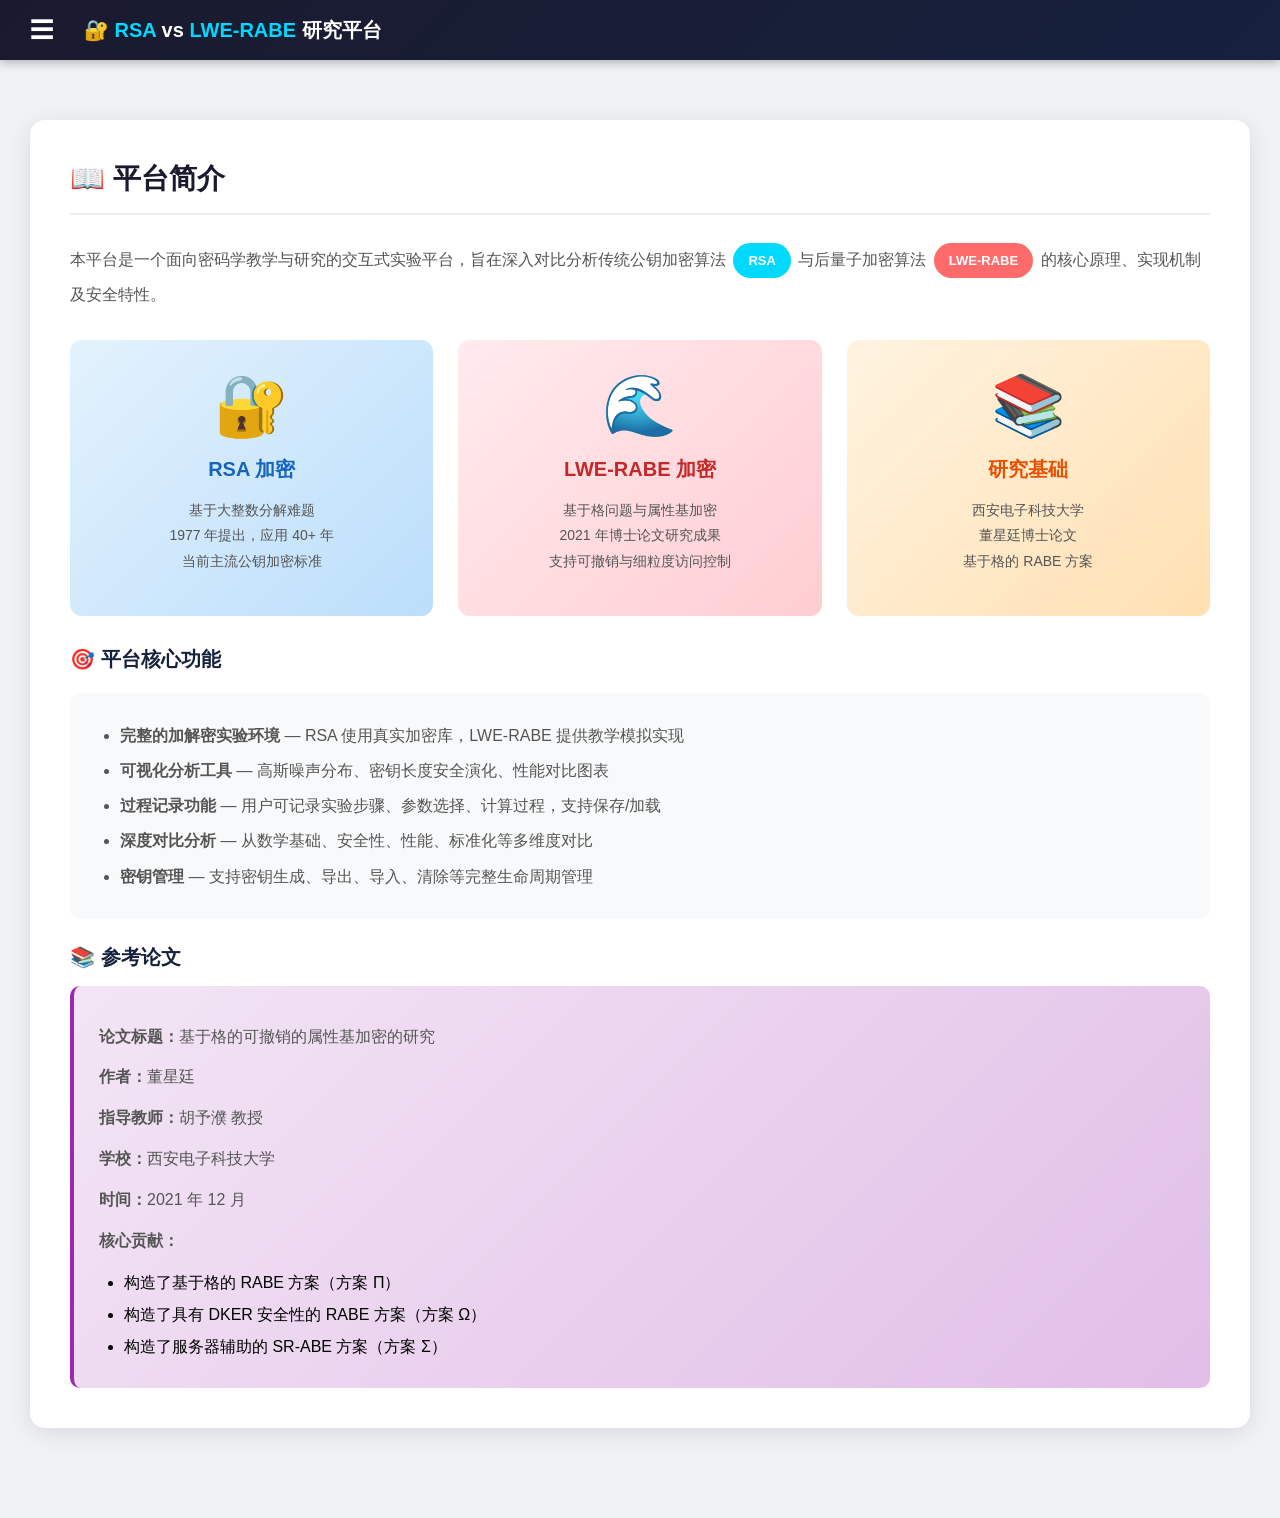
==== module1_intro.html @ 2e96c3b2 "Create module1_intro.html" ====
<!DOCTYPE html>
<html lang="zh-CN">
<head>
    <meta charset="UTF-8">
    <meta name="viewport" content="width=device-width, initial-scale=1.0">
    <title>平台简介 - RSA vs LWE 研究平台</title>
    <link rel="stylesheet" href="style.css">
</head>
<body>
    <nav class="navbar">
        <button class="menu-btn" onclick="toggleSidebar()">☰</button>
        <span class="logo">🔐 <span>RSA</span> vs <span>LWE-RABE</span> 研究平台</span>
    </nav>
    
    <div class="overlay" id="overlay" onclick="toggleSidebar()"></div>
    
    <div class="sidebar" id="sidebar">
        <a href="index.html">🏠 返回首页</a>
        <a href="module1_intro.html">📖 平台简介</a>
        <a href="module2_rsa.html">🔑 RSA 算法研究与实验</a>
        <a href="module3_lwe.html">🌊 LWE-RABE 算法研究</a>
        <a href="module4_comparison.html">⚖️ 对比分析与结论</a>
    </div>
    
    <div class="main-content">
        <div class="module">
            <h1>📖 平台简介</h1>
            <p>本平台是一个面向密码学教学与研究的交互式实验平台，旨在深入对比分析传统公钥加密算法 <span class="badge badge-rsa">RSA</span> 与后量子加密算法 <span class="badge badge-lwe">LWE-RABE</span> 的核心原理、实现机制及安全特性。</p>
            
            <div class="grid-3" style="margin: 30px 0;">
                <div style="text-align: center; padding: 30px; background: linear-gradient(135deg, #e3f2fd, #bbdefb); border-radius: 12px;">
                    <div style="font-size: 60px;">🔐</div>
                    <h2 style="margin-top: 15px; color: #1565c0;">RSA 加密</h2>
                    <p style="font-size: 14px; margin-top: 10px;">基于大整数分解难题<br>1977 年提出，应用 40+ 年<br>当前主流公钥加密标准</p>
                </div>
                <div style="text-align: center; padding: 30px; background: linear-gradient(135deg, #ffebee, #ffcdd2); border-radius: 12px;">
                    <div style="font-size: 60px;">🌊</div>
                    <h2 style="margin-top: 15px; color: #c62828;">LWE-RABE 加密</h2>
                    <p style="font-size: 14px; margin-top: 10px;">基于格问题与属性基加密<br>2021 年博士论文研究成果<br>支持可撤销与细粒度访问控制</p>
                </div>
                <div style="text-align: center; padding: 30px; background: linear-gradient(135deg, #fff3e0, #ffe0b2); border-radius: 12px;">
                    <div style="font-size: 60px;">📚</div>
                    <h2 style="margin-top: 15px; color: #e65100;">研究基础</h2>
                    <p style="font-size: 14px; margin-top: 10px;">西安电子科技大学<br>董星廷博士论文<br>基于格的 RABE 方案</p>
                </div>
            </div>
            
            <h2>🎯 平台核心功能</h2>
            <div style="background: #f8f9fa; padding: 25px; border-radius: 10px; margin: 20px 0;">
                <ul style="margin-left: 25px; line-height: 2.2; color: #555;">
                    <li><strong>完整的加解密实验环境</strong> — RSA 使用真实加密库，LWE-RABE 提供教学模拟实现</li>
                    <li><strong>可视化分析工具</strong> — 高斯噪声分布、密钥长度安全演化、性能对比图表</li>
                    <li><strong>过程记录功能</strong> — 用户可记录实验步骤、参数选择、计算过程，支持保存/加载</li>
                    <li><strong>深度对比分析</strong> — 从数学基础、安全性、性能、标准化等多维度对比</li>
                    <li><strong>密钥管理</strong> — 支持密钥生成、导出、导入、清除等完整生命周期管理</li>
                </ul>
            </div>
            
            <h2>📚 参考论文</h2>
            <div style="background: linear-gradient(135deg, #f3e5f5, #e1bee7); padding: 25px; border-radius: 10px; border-left: 4px solid #9c27b0;">
                <p><strong>论文标题：</strong>基于格的可撤销的属性基加密的研究</p>
                <p><strong>作者：</strong>董星廷</p>
                <p><strong>指导教师：</strong>胡予濮 教授</p>
                <p><strong>学校：</strong>西安电子科技大学</p>
                <p><strong>时间：</strong>2021 年 12 月</p>
                <p><strong>核心贡献：</strong></p>
                <ul style="margin-left: 25px; margin-top: 10px; line-height: 2;">
                    <li>构造了基于格的 RABE 方案（方案 Π）</li>
                    <li>构造了具有 DKER 安全性的 RABE 方案（方案 Ω）</li>
                    <li>构造了服务器辅助的 SR-ABE 方案（方案 Σ）</li>
                </ul>
            </div>
        </div>
    </div>
    
    <script src="app.js"></script>
</body>
</html>
---- style.css ----
/* ===== 全局样式 ===== */
* { margin: 0; padding: 0; box-sizing: border-box; }
body { font-family: 'Segoe UI', Arial, sans-serif; background: #f0f2f5; min-height: 100vh; }

/* ===== 导航栏 ===== */
.navbar { 
    position: fixed; top: 0; left: 0; width: 100%; height: 60px; 
    background: linear-gradient(135deg, #1a1a2e 0%, #16213e 100%); 
    display: flex; align-items: center; padding: 0 20px; z-index: 1000;
    box-shadow: 0 2px 10px rgba(0,0,0,0.3);
}
.menu-btn { font-size: 24px; color: white; cursor: pointer; padding: 10px; background: none; border: none; }
.logo { color: white; font-size: 20px; font-weight: bold; margin-left: 20px; }
.logo span { color: #00d9ff; }

/* ===== 侧边导航 ===== */
.sidebar { 
    position: fixed; top: 60px; left: -280px; width: 280px; height: calc(100vh - 60px); 
    background: linear-gradient(180deg, #1a1a2e 0%, #16213e 100%); 
    transition: left 0.3s ease; z-index: 999; overflow-y: auto; padding: 10px 0;
}
.sidebar.active { left: 0; }
.sidebar a { 
    display: block; color: #ccc; padding: 15px 25px; text-decoration: none; 
    border-bottom: 1px solid rgba(255,255,255,0.1); transition: all 0.3s;
}
.sidebar a:hover { background: rgba(0,217,255,0.2); color: #00d9ff; padding-left: 30px; }

/* ===== 主内容 ===== */
.main-content { margin-top: 60px; padding: 30px; max-width: 1400px; margin: 60px auto 30px; }

/* ===== 欢迎卡片 ===== */
.welcome-card { 
    background: white; border-radius: 15px; padding: 50px; 
    box-shadow: 0 5px 25px rgba(0,0,0,0.1); text-align: center;
}
.welcome-card h1 { font-size: 32px; color: #1a1a2e; margin-bottom: 20px; }
.welcome-card p { font-size: 16px; color: #555; line-height: 1.8; margin: 10px 0; }

/* ===== 模块网格 ===== */
.module-grid { 
    display: grid; grid-template-columns: repeat(auto-fit, minmax(250px, 1fr)); 
    gap: 25px; margin-top: 40px; 
}
.module-card { 
    background: linear-gradient(135deg, #f8f9fa, #e9ecef); 
    padding: 30px; border-radius: 12px; text-decoration: none; 
    color: #333; transition: all 0.3s; border: 2px solid transparent;
}
.module-card:hover { 
    transform: translateY(-5px); box-shadow: 0 10px 30px rgba(0,0,0,0.15); 
    border-color: #00d9ff;
}
.module-card.highlight { 
    background: linear-gradient(135deg, #e3f2fd, #bbdefb); 
    border-left: 4px solid #00d9ff;
}
.module-icon { font-size: 50px; margin-bottom: 15px; }
.module-card h3 { font-size: 18px; margin-bottom: 10px; color: #1a1a2e; }
.module-card p { font-size: 14px; color: #666; }

/* ===== 模块卡片 ===== */
.module { 
    background: white; border-radius: 15px; padding: 40px; margin: 30px 0; 
    box-shadow: 0 5px 25px rgba(0,0,0,0.1);
}
.module-rsa { border-left: 6px solid #00d9ff; }
.module-lwe { border-left: 6px solid #ff6b6b; }
.module h1 { font-size: 28px; margin-bottom: 25px; padding-bottom: 15px; border-bottom: 2px solid #eee; color: #1a1a2e; }
.module h2 { font-size: 20px; margin: 25px 0 15px; color: #16213e; }
.module p { line-height: 1.8; color: #555; margin: 12px 0; }

/* ===== 按钮 ===== */
.btn { padding: 12px 25px; margin: 5px; cursor: pointer; border: none; border-radius: 8px; font-size: 14px; font-weight: 600; transition: all 0.3s; }
.btn-primary { background: linear-gradient(135deg, #00d9ff, #0099cc); color: white; }
.btn-success { background: linear-gradient(135deg, #00c853, #009624); color: white; }
.btn-warning { background: linear-gradient(135deg, #ff9800, #f57c00); color: white; }
.btn-danger { background: linear-gradient(135deg, #f44336, #d32f2f); color: white; }
.btn:hover { transform: translateY(-2px); box-shadow: 0 5px 15px rgba(0,0,0,0.2); }

/* ===== 文本框 ===== */
textarea { width: 100%; height: 100px; margin: 12px 0; padding: 15px; border: 2px solid #e0e0e0; border-radius: 8px; font-family: 'Courier New', monospace; font-size: 13px; resize: vertical; }
textarea:focus { outline: none; border-color: #00d9ff; box-shadow: 0 0 10px rgba(0,217,255,0.2); }
input[type="number"], input[type="text"] { padding: 10px; border: 2px solid #e0e0e0; border-radius: 6px; width: 100px; margin: 5px; }

/* ===== 布局 ===== */
.grid-2 { display: grid; grid-template-columns: 1fr 1fr; gap: 30px; }
.grid-3 { display: grid; grid-template-columns: 1fr 1fr 1fr; gap: 25px; }

/* ===== 表格 ===== */
.comparison-table { width: 100%; border-collapse: collapse; margin: 20px 0; }
.comparison-table th, .comparison-table td { padding: 15px; text-align: left; border-bottom: 1px solid #eee; }
.comparison-table th { background: linear-gradient(135deg, #1a1a2e, #16213e); color: white; }
.comparison-table tr:hover { background: #f8f9fa; }

/* ===== 标签 ===== */
.badge { display: inline-block; padding: 6px 15px; border-radius: 20px; font-size: 13px; margin: 3px; font-weight: 600; }
.badge-rsa { background: #00d9ff; color: white; }
.badge-lwe { background: #ff6b6b; color: white; }
.badge-warning { background: #ff9800; color: white; }
.badge-success { background: #00c853; color: white; }
.badge-paper { background: #9c27b0; color: white; }

/* ===== 公式框 ===== */
.formula-box { background: linear-gradient(135deg, #f8f9fa, #e9ecef); padding: 25px; border-radius: 10px; font-family: 'Courier New', monospace; font-size: 14px; border-left: 4px solid #00d9ff; margin: 20px 0; }
.formula-box.lwe { border-left-color: #ff6b6b; }

/* ===== 可视化 ===== */
.chart-container { position: relative; height: 250px; margin: 20px 0; background: #f8f9fa; border-radius: 10px; padding: 15px; }
.noise-visual { display: flex; gap: 3px; height: 50px; align-items: flex-end; margin: 15px 0; background: #f8f9fa; padding: 10px; border-radius: 8px; }
.noise-bar { flex: 1; background: linear-gradient(to top, #00d9ff, #ff6b6b); border-radius: 3px 3px 0 0; }

/* ===== 过程记录区 ===== */
.process-section { background: #fff3cd; border: 2px dashed #ffc107; border-radius: 10px; padding: 25px; margin: 25px 0; }
.process-section.lwe { background: #e8f5e9; border-color: #4caf50; }

/* ===== 响应式 ===== */
@media (max-width: 768px) {
    .grid-2, .grid-3 { grid-template-columns: 1fr; }
    .sidebar { width: 260px; }
}

/* ===== 遮罩 ===== */
.overlay { position: fixed; top: 60px; left: 0; width: 100%; height: calc(100vh - 60px); background: rgba(0,0,0,0.5); z-index: 998; display: none; }
.overlay.active { display: block; }

/* ===== 动画 ===== */
@keyframes fadeIn { from { opacity: 0; transform: translateY(30px); } to { opacity: 1; transform: translateY(0); } }
.module, .welcome-card { animation: fadeIn 0.6s ease-out; }
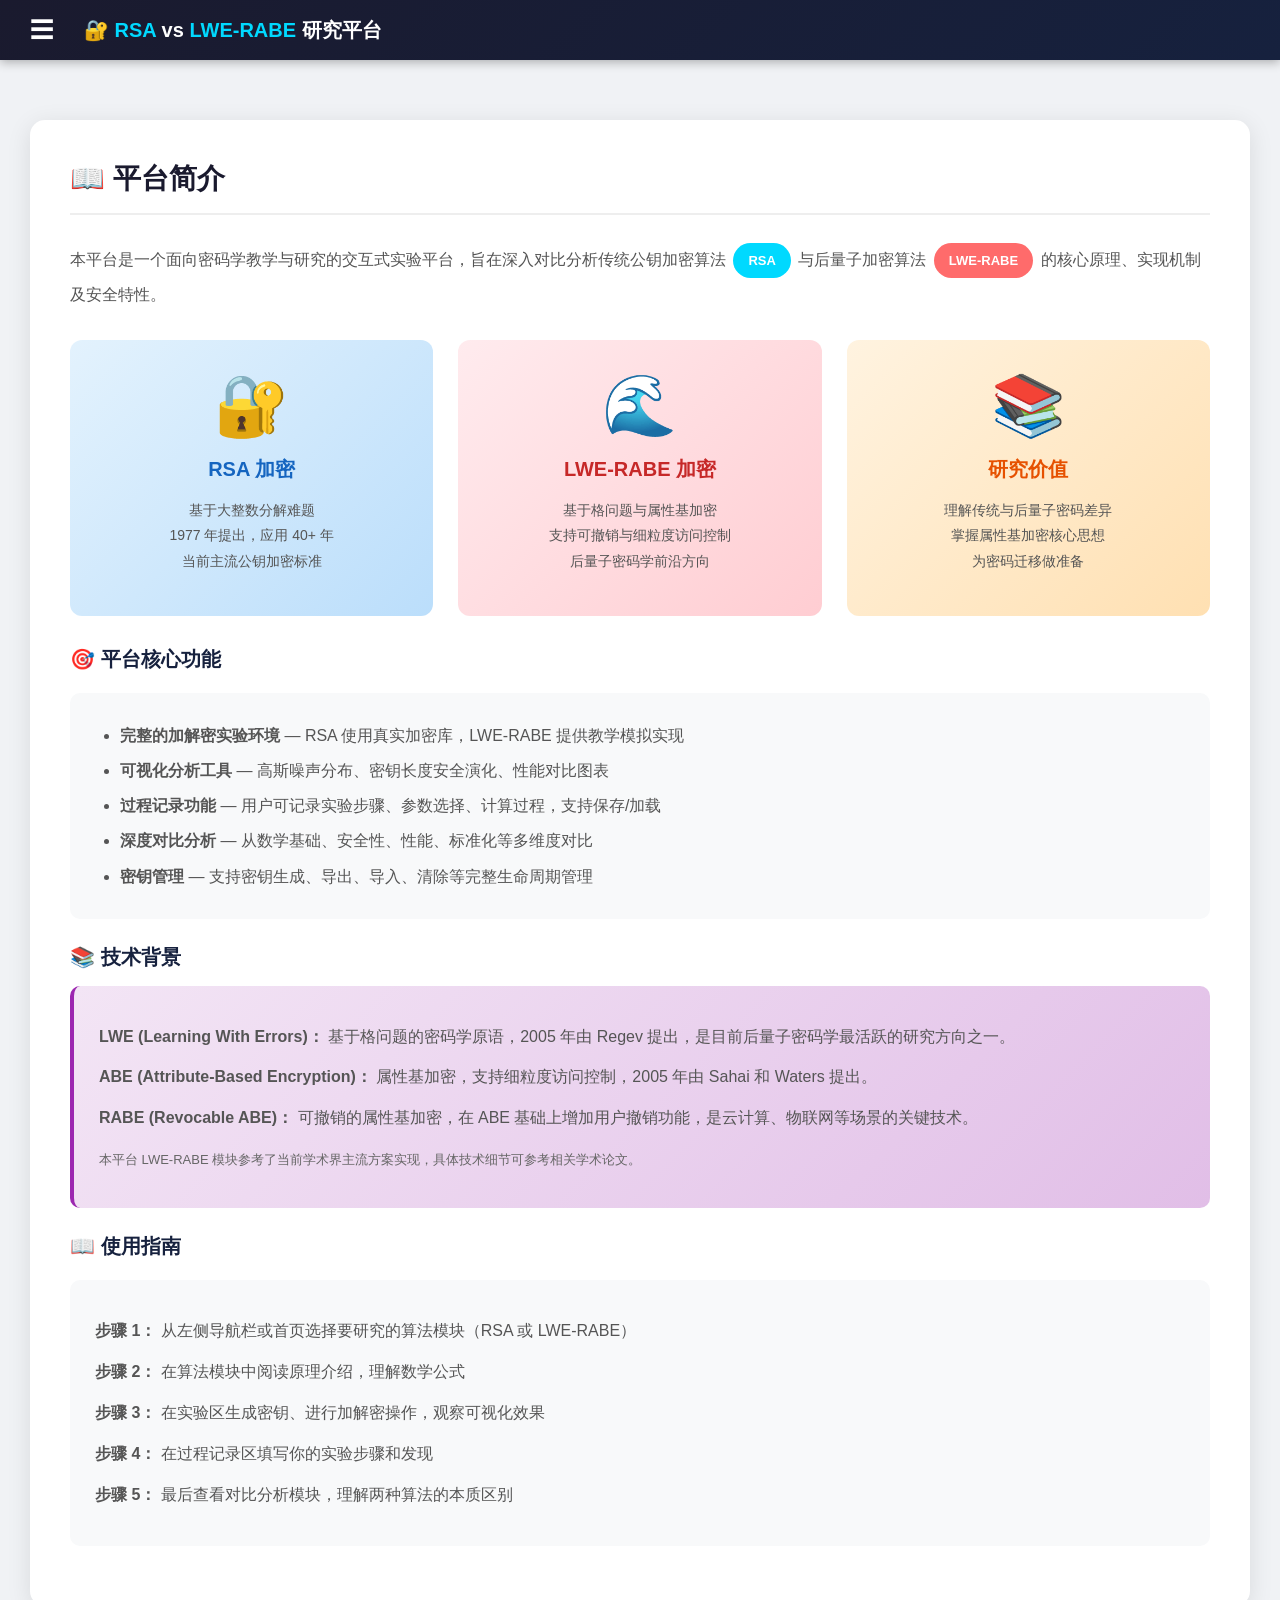
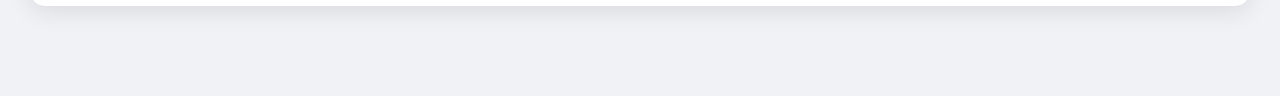
==== commit bbd75bcd: "Update module1_intro.html" ====
--- a/module1_intro.html
+++ b/module1_intro.html
@@ -15,10 +15,10 @@
     <div class="overlay" id="overlay" onclick="toggleSidebar()"></div>
     
     <div class="sidebar" id="sidebar">
-        <a href="index.html">🏠 返回首页</a>
+        <a href="index.html">🏠 首页</a>
         <a href="module1_intro.html">📖 平台简介</a>
         <a href="module2_rsa.html">🔑 RSA 算法研究与实验</a>
-        <a href="module3_lwe.html">🌊 LWE-RABE 算法研究</a>
+        <a href="module3_lwe.html">🌊 LWE-RABE 算法研究与实验</a>
         <a href="module4_comparison.html">⚖️ 对比分析与结论</a>
     </div>
     
@@ -36,12 +36,12 @@
                 <div style="text-align: center; padding: 30px; background: linear-gradient(135deg, #ffebee, #ffcdd2); border-radius: 12px;">
                     <div style="font-size: 60px;">🌊</div>
                     <h2 style="margin-top: 15px; color: #c62828;">LWE-RABE 加密</h2>
-                    <p style="font-size: 14px; margin-top: 10px;">基于格问题与属性基加密<br>2021 年博士论文研究成果<br>支持可撤销与细粒度访问控制</p>
+                    <p style="font-size: 14px; margin-top: 10px;">基于格问题与属性基加密<br>支持可撤销与细粒度访问控制<br>后量子密码学前沿方向</p>
                 </div>
                 <div style="text-align: center; padding: 30px; background: linear-gradient(135deg, #fff3e0, #ffe0b2); border-radius: 12px;">
                     <div style="font-size: 60px;">📚</div>
-                    <h2 style="margin-top: 15px; color: #e65100;">研究基础</h2>
-                    <p style="font-size: 14px; margin-top: 10px;">西安电子科技大学<br>董星廷博士论文<br>基于格的 RABE 方案</p>
+                    <h2 style="margin-top: 15px; color: #e65100;">研究价值</h2>
+                    <p style="font-size: 14px; margin-top: 10px;">理解传统与后量子密码差异<br>掌握属性基加密核心思想<br>为密码迁移做准备</p>
                 </div>
             </div>
             
@@ -56,19 +56,21 @@
                 </ul>
             </div>
             
-            <h2>📚 参考论文</h2>
+            <h2>📚 技术背景</h2>
             <div style="background: linear-gradient(135deg, #f3e5f5, #e1bee7); padding: 25px; border-radius: 10px; border-left: 4px solid #9c27b0;">
-                <p><strong>论文标题：</strong>基于格的可撤销的属性基加密的研究</p>
-                <p><strong>作者：</strong>董星廷</p>
-                <p><strong>指导教师：</strong>胡予濮 教授</p>
-                <p><strong>学校：</strong>西安电子科技大学</p>
-                <p><strong>时间：</strong>2021 年 12 月</p>
-                <p><strong>核心贡献：</strong></p>
-                <ul style="margin-left: 25px; margin-top: 10px; line-height: 2;">
-                    <li>构造了基于格的 RABE 方案（方案 Π）</li>
-                    <li>构造了具有 DKER 安全性的 RABE 方案（方案 Ω）</li>
-                    <li>构造了服务器辅助的 SR-ABE 方案（方案 Σ）</li>
-                </ul>
+                <p><strong>LWE (Learning With Errors)：</strong> 基于格问题的密码学原语，2005 年由 Regev 提出，是目前后量子密码学最活跃的研究方向之一。</p>
+                <p><strong>ABE (Attribute-Based Encryption)：</strong> 属性基加密，支持细粒度访问控制，2005 年由 Sahai 和 Waters 提出。</p>
+                <p><strong>RABE (Revocable ABE)：</strong> 可撤销的属性基加密，在 ABE 基础上增加用户撤销功能，是云计算、物联网等场景的关键技术。</p>
+                <p style="margin-top: 15px; font-size: 13px; color: #666;">本平台 LWE-RABE 模块参考了当前学术界主流方案实现，具体技术细节可参考相关学术论文。</p>
+            </div>
+            
+            <h2>📖 使用指南</h2>
+            <div style="background: #f8f9fa; padding: 25px; border-radius: 10px; margin: 20px 0;">
+                <p><strong>步骤 1：</strong> 从左侧导航栏或首页选择要研究的算法模块（RSA 或 LWE-RABE）</p>
+                <p><strong>步骤 2：</strong> 在算法模块中阅读原理介绍，理解数学公式</p>
+                <p><strong>步骤 3：</strong> 在实验区生成密钥、进行加解密操作，观察可视化效果</p>
+                <p><strong>步骤 4：</strong> 在过程记录区填写你的实验步骤和发现</p>
+                <p><strong>步骤 5：</strong> 最后查看对比分析模块，理解两种算法的本质区别</p>
             </div>
         </div>
     </div>
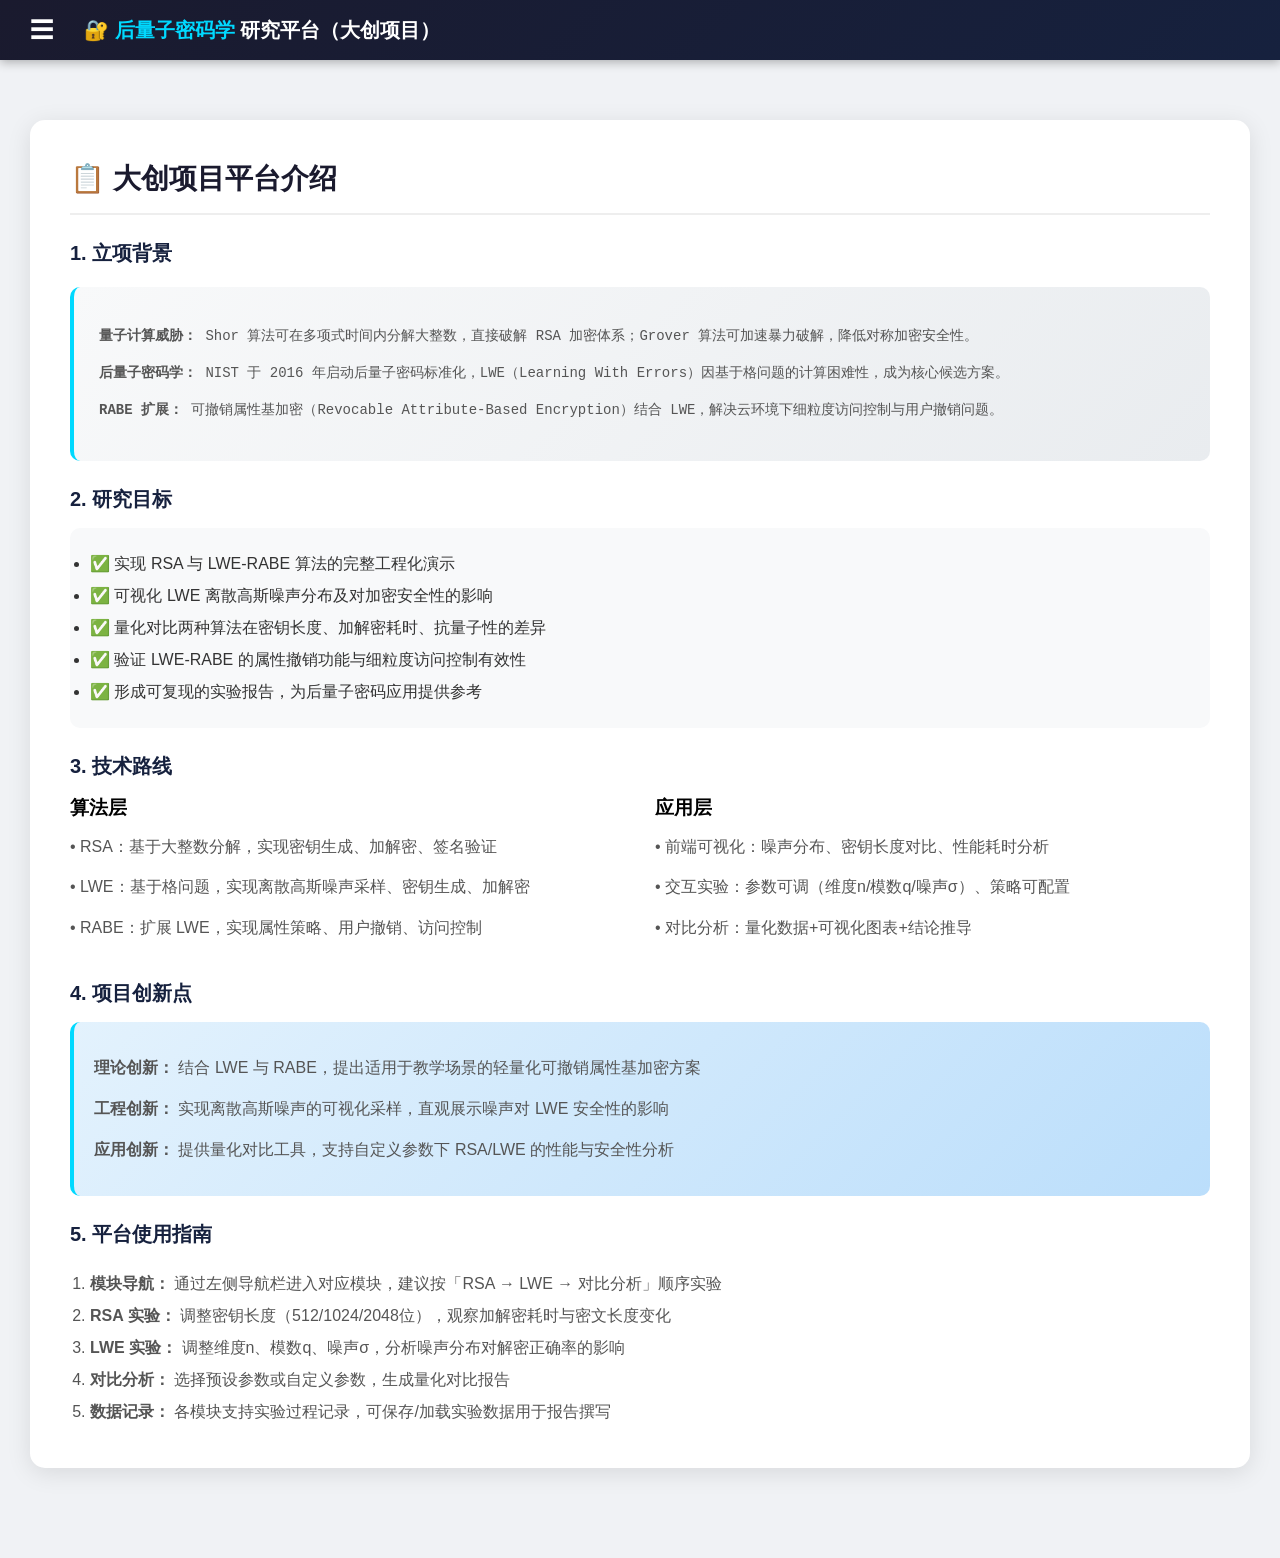
==== commit 29574274: "Update module1_intro.html" ====
--- a/module1_intro.html
+++ b/module1_intro.html
@@ -3,78 +3,88 @@
 <head>
     <meta charset="UTF-8">
     <meta name="viewport" content="width=device-width, initial-scale=1.0">
-    <title>平台简介 - RSA vs LWE 研究平台</title>
+    <title>平台介绍 - 大创项目背景 | RSA vs LWE-RABE</title>
     <link rel="stylesheet" href="style.css">
 </head>
 <body>
     <nav class="navbar">
         <button class="menu-btn" onclick="toggleSidebar()">☰</button>
-        <span class="logo">🔐 <span>RSA</span> vs <span>LWE-RABE</span> 研究平台</span>
+        <span class="logo">🔐 <span>后量子密码学</span> 研究平台（大创项目）</span>
     </nav>
-    
+
     <div class="overlay" id="overlay" onclick="toggleSidebar()"></div>
-    
+
     <div class="sidebar" id="sidebar">
-        <a href="index.html">🏠 首页</a>
-        <a href="module1_intro.html">📖 平台简介</a>
-        <a href="module2_rsa.html">🔑 RSA 算法研究与实验</a>
-        <a href="module3_lwe.html">🌊 LWE-RABE 算法研究与实验</a>
-        <a href="module4_comparison.html">⚖️ 对比分析与结论</a>
+        <a href="index.html">🏠 项目主页</a>
+        <a href="module1_intro.html" class="active">📋 平台介绍（大创背景）</a>
+        <a href="module2_rsa.html">🔑 RSA 算法（加密/解密/可视化）</a>
+        <a href="module3_lwe.html">🌊 LWE-RABE 算法（噪声/属性/撤销）</a>
+        <a href="module4_comparison.html">📊 对比分析（量化/抗量子/结论）</a>
     </div>
-    
+
     <div class="main-content">
         <div class="module">
-            <h1>📖 平台简介</h1>
-            <p>本平台是一个面向密码学教学与研究的交互式实验平台，旨在深入对比分析传统公钥加密算法 <span class="badge badge-rsa">RSA</span> 与后量子加密算法 <span class="badge badge-lwe">LWE-RABE</span> 的核心原理、实现机制及安全特性。</p>
-            
-            <div class="grid-3" style="margin: 30px 0;">
-                <div style="text-align: center; padding: 30px; background: linear-gradient(135deg, #e3f2fd, #bbdefb); border-radius: 12px;">
-                    <div style="font-size: 60px;">🔐</div>
-                    <h2 style="margin-top: 15px; color: #1565c0;">RSA 加密</h2>
-                    <p style="font-size: 14px; margin-top: 10px;">基于大整数分解难题<br>1977 年提出，应用 40+ 年<br>当前主流公钥加密标准</p>
+            <h1>📋 大创项目平台介绍</h1>
+
+            <!-- 立项背景 -->
+            <h2>1. 立项背景</h2>
+            <div class="formula-box">
+                <p><strong>量子计算威胁：</strong> Shor 算法可在多项式时间内分解大整数，直接破解 RSA 加密体系；Grover 算法可加速暴力破解，降低对称加密安全性。</p>
+                <p><strong>后量子密码学：</strong> NIST 于 2016 年启动后量子密码标准化，LWE（Learning With Errors）因基于格问题的计算困难性，成为核心候选方案。</p>
+                <p><strong>RABE 扩展：</strong> 可撤销属性基加密（Revocable Attribute-Based Encryption）结合 LWE，解决云环境下细粒度访问控制与用户撤销问题。</p>
+            </div>
+
+            <!-- 研究目标 -->
+            <h2>2. 研究目标</h2>
+            <div style="background: #f8f9fa; padding: 20px; border-radius: 10px; margin: 15px 0;">
+                <ul style="line-height: 2; color: #333;">
+                    <li>✅ 实现 RSA 与 LWE-RABE 算法的完整工程化演示</li>
+                    <li>✅ 可视化 LWE 离散高斯噪声分布及对加密安全性的影响</li>
+                    <li>✅ 量化对比两种算法在密钥长度、加解密耗时、抗量子性的差异</li>
+                    <li>✅ 验证 LWE-RABE 的属性撤销功能与细粒度访问控制有效性</li>
+                    <li>✅ 形成可复现的实验报告，为后量子密码应用提供参考</li>
+                </ul>
+            </div>
+
+            <!-- 技术路线 -->
+            <h2>3. 技术路线</h2>
+            <div class="grid-2">
+                <div>
+                    <h3>算法层</h3>
+                    <p>• RSA：基于大整数分解，实现密钥生成、加解密、签名验证</p>
+                    <p>• LWE：基于格问题，实现离散高斯噪声采样、密钥生成、加解密</p>
+                    <p>• RABE：扩展 LWE，实现属性策略、用户撤销、访问控制</p>
                 </div>
-                <div style="text-align: center; padding: 30px; background: linear-gradient(135deg, #ffebee, #ffcdd2); border-radius: 12px;">
-                    <div style="font-size: 60px;">🌊</div>
-                    <h2 style="margin-top: 15px; color: #c62828;">LWE-RABE 加密</h2>
-                    <p style="font-size: 14px; margin-top: 10px;">基于格问题与属性基加密<br>支持可撤销与细粒度访问控制<br>后量子密码学前沿方向</p>
-                </div>
-                <div style="text-align: center; padding: 30px; background: linear-gradient(135deg, #fff3e0, #ffe0b2); border-radius: 12px;">
-                    <div style="font-size: 60px;">📚</div>
-                    <h2 style="margin-top: 15px; color: #e65100;">研究价值</h2>
-                    <p style="font-size: 14px; margin-top: 10px;">理解传统与后量子密码差异<br>掌握属性基加密核心思想<br>为密码迁移做准备</p>
+                <div>
+                    <h3>应用层</h3>
+                    <p>• 前端可视化：噪声分布、密钥长度对比、性能耗时分析</p>
+                    <p>• 交互实验：参数可调（维度n/模数q/噪声σ）、策略可配置</p>
+                    <p>• 对比分析：量化数据+可视化图表+结论推导</p>
                 </div>
             </div>
-            
-            <h2>🎯 平台核心功能</h2>
-            <div style="background: #f8f9fa; padding: 25px; border-radius: 10px; margin: 20px 0;">
-                <ul style="margin-left: 25px; line-height: 2.2; color: #555;">
-                    <li><strong>完整的加解密实验环境</strong> — RSA 使用真实加密库，LWE-RABE 提供教学模拟实现</li>
-                    <li><strong>可视化分析工具</strong> — 高斯噪声分布、密钥长度安全演化、性能对比图表</li>
-                    <li><strong>过程记录功能</strong> — 用户可记录实验步骤、参数选择、计算过程，支持保存/加载</li>
-                    <li><strong>深度对比分析</strong> — 从数学基础、安全性、性能、标准化等多维度对比</li>
-                    <li><strong>密钥管理</strong> — 支持密钥生成、导出、导入、清除等完整生命周期管理</li>
-                </ul>
+
+            <!-- 创新点 -->
+            <h2>4. 项目创新点</h2>
+            <div style="background: linear-gradient(135deg, #e3f2fd, #bbdefb); padding: 20px; border-radius: 10px; border-left: 4px solid #00d9ff;">
+                <p><strong>理论创新：</strong> 结合 LWE 与 RABE，提出适用于教学场景的轻量化可撤销属性基加密方案</p>
+                <p><strong>工程创新：</strong> 实现离散高斯噪声的可视化采样，直观展示噪声对 LWE 安全性的影响</p>
+                <p><strong>应用创新：</strong> 提供量化对比工具，支持自定义参数下 RSA/LWE 的性能与安全性分析</p>
             </div>
-            
-            <h2>📚 技术背景</h2>
-            <div style="background: linear-gradient(135deg, #f3e5f5, #e1bee7); padding: 25px; border-radius: 10px; border-left: 4px solid #9c27b0;">
-                <p><strong>LWE (Learning With Errors)：</strong> 基于格问题的密码学原语，2005 年由 Regev 提出，是目前后量子密码学最活跃的研究方向之一。</p>
-                <p><strong>ABE (Attribute-Based Encryption)：</strong> 属性基加密，支持细粒度访问控制，2005 年由 Sahai 和 Waters 提出。</p>
-                <p><strong>RABE (Revocable ABE)：</strong> 可撤销的属性基加密，在 ABE 基础上增加用户撤销功能，是云计算、物联网等场景的关键技术。</p>
-                <p style="margin-top: 15px; font-size: 13px; color: #666;">本平台 LWE-RABE 模块参考了当前学术界主流方案实现，具体技术细节可参考相关学术论文。</p>
-            </div>
-            
-            <h2>📖 使用指南</h2>
-            <div style="background: #f8f9fa; padding: 25px; border-radius: 10px; margin: 20px 0;">
-                <p><strong>步骤 1：</strong> 从左侧导航栏或首页选择要研究的算法模块（RSA 或 LWE-RABE）</p>
-                <p><strong>步骤 2：</strong> 在算法模块中阅读原理介绍，理解数学公式</p>
-                <p><strong>步骤 3：</strong> 在实验区生成密钥、进行加解密操作，观察可视化效果</p>
-                <p><strong>步骤 4：</strong> 在过程记录区填写你的实验步骤和发现</p>
-                <p><strong>步骤 5：</strong> 最后查看对比分析模块，理解两种算法的本质区别</p>
+
+            <!-- 使用指南（大创项目级） -->
+            <h2>5. 平台使用指南</h2>
+            <div style="margin-top: 20px;">
+                <ol style="line-height: 2; color: #555; margin-left: 20px;">
+                    <li><strong>模块导航：</strong> 通过左侧导航栏进入对应模块，建议按「RSA → LWE → 对比分析」顺序实验</li>
+                    <li><strong>RSA 实验：</strong> 调整密钥长度（512/1024/2048位），观察加解密耗时与密文长度变化</li>
+                    <li><strong>LWE 实验：</strong> 调整维度n、模数q、噪声σ，分析噪声分布对解密正确率的影响</li>
+                    <li><strong>对比分析：</strong> 选择预设参数或自定义参数，生成量化对比报告</li>
+                    <li><strong>数据记录：</strong> 各模块支持实验过程记录，可保存/加载实验数据用于报告撰写</li>
+                </ol>
             </div>
         </div>
     </div>
-    
+
     <script src="app.js"></script>
 </body>
 </html>
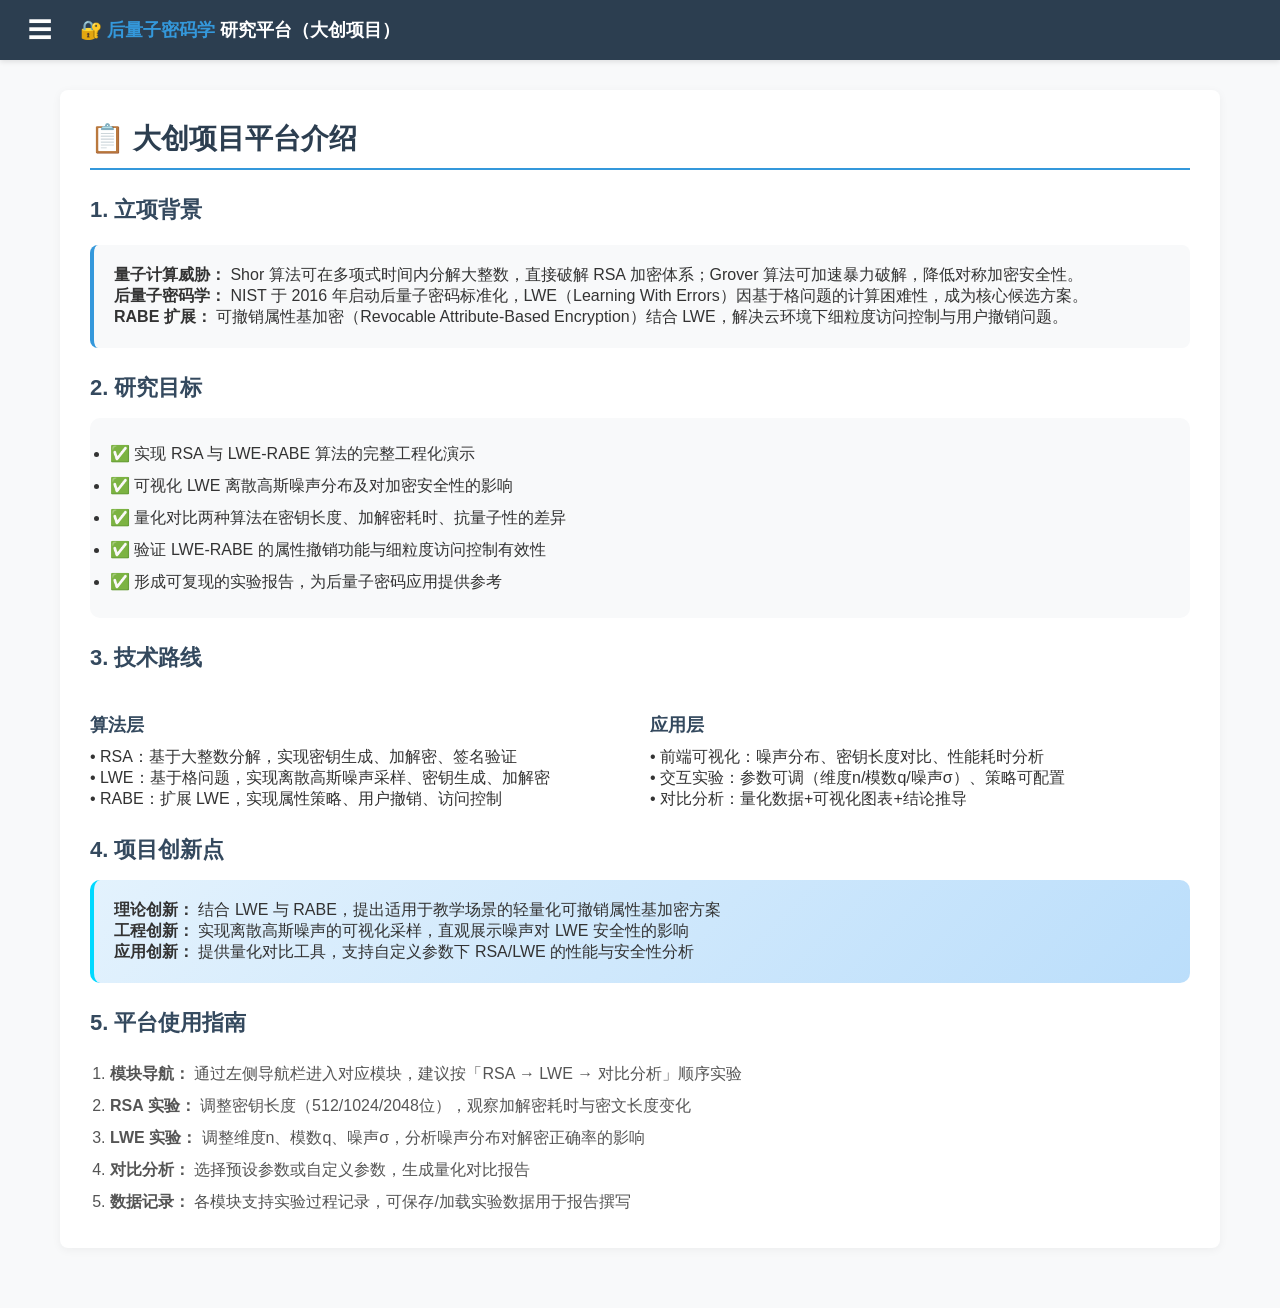
==== commit be37fe5d: "Update module1_intro.html" ====
--- a/module1_intro.html
+++ b/module1_intro.html
@@ -84,7 +84,7 @@
             </div>
         </div>
     </div>
-
+    <script src="lwe.js"></script>
     <script src="app.js"></script>
 </body>
 </html>
--- a/style.css
+++ b/style.css
@@ -1,129 +1,326 @@
-/* ===== 全局样式 ===== */
-* { margin: 0; padding: 0; box-sizing: border-box; }
-body { font-family: 'Segoe UI', Arial, sans-serif; background: #f0f2f5; min-height: 100vh; }
-
-/* ===== 导航栏 ===== */
-.navbar { 
-    position: fixed; top: 0; left: 0; width: 100%; height: 60px; 
-    background: linear-gradient(135deg, #1a1a2e 0%, #16213e 100%); 
-    display: flex; align-items: center; padding: 0 20px; z-index: 1000;
-    box-shadow: 0 2px 10px rgba(0,0,0,0.3);
-}
-.menu-btn { font-size: 24px; color: white; cursor: pointer; padding: 10px; background: none; border: none; }
-.logo { color: white; font-size: 20px; font-weight: bold; margin-left: 20px; }
-.logo span { color: #00d9ff; }
-
-/* ===== 侧边导航 ===== */
-.sidebar { 
-    position: fixed; top: 60px; left: -280px; width: 280px; height: calc(100vh - 60px); 
-    background: linear-gradient(180deg, #1a1a2e 0%, #16213e 100%); 
-    transition: left 0.3s ease; z-index: 999; overflow-y: auto; padding: 10px 0;
-}
-.sidebar.active { left: 0; }
-.sidebar a { 
-    display: block; color: #ccc; padding: 15px 25px; text-decoration: none; 
-    border-bottom: 1px solid rgba(255,255,255,0.1); transition: all 0.3s;
-}
-.sidebar a:hover { background: rgba(0,217,255,0.2); color: #00d9ff; padding-left: 30px; }
-
-/* ===== 主内容 ===== */
-.main-content { margin-top: 60px; padding: 30px; max-width: 1400px; margin: 60px auto 30px; }
-
-/* ===== 欢迎卡片 ===== */
-.welcome-card { 
-    background: white; border-radius: 15px; padding: 50px; 
-    box-shadow: 0 5px 25px rgba(0,0,0,0.1); text-align: center;
-}
-.welcome-card h1 { font-size: 32px; color: #1a1a2e; margin-bottom: 20px; }
-.welcome-card p { font-size: 16px; color: #555; line-height: 1.8; margin: 10px 0; }
-
-/* ===== 模块网格 ===== */
-.module-grid { 
-    display: grid; grid-template-columns: repeat(auto-fit, minmax(250px, 1fr)); 
-    gap: 25px; margin-top: 40px; 
-}
-.module-card { 
-    background: linear-gradient(135deg, #f8f9fa, #e9ecef); 
-    padding: 30px; border-radius: 12px; text-decoration: none; 
-    color: #333; transition: all 0.3s; border: 2px solid transparent;
-}
-.module-card:hover { 
-    transform: translateY(-5px); box-shadow: 0 10px 30px rgba(0,0,0,0.15); 
-    border-color: #00d9ff;
-}
-.module-card.highlight { 
-    background: linear-gradient(135deg, #e3f2fd, #bbdefb); 
-    border-left: 4px solid #00d9ff;
-}
-.module-icon { font-size: 50px; margin-bottom: 15px; }
-.module-card h3 { font-size: 18px; margin-bottom: 10px; color: #1a1a2e; }
-.module-card p { font-size: 14px; color: #666; }
-
-/* ===== 模块卡片 ===== */
-.module { 
-    background: white; border-radius: 15px; padding: 40px; margin: 30px 0; 
-    box-shadow: 0 5px 25px rgba(0,0,0,0.1);
-}
-.module-rsa { border-left: 6px solid #00d9ff; }
-.module-lwe { border-left: 6px solid #ff6b6b; }
-.module h1 { font-size: 28px; margin-bottom: 25px; padding-bottom: 15px; border-bottom: 2px solid #eee; color: #1a1a2e; }
-.module h2 { font-size: 20px; margin: 25px 0 15px; color: #16213e; }
-.module p { line-height: 1.8; color: #555; margin: 12px 0; }
-
-/* ===== 按钮 ===== */
-.btn { padding: 12px 25px; margin: 5px; cursor: pointer; border: none; border-radius: 8px; font-size: 14px; font-weight: 600; transition: all 0.3s; }
-.btn-primary { background: linear-gradient(135deg, #00d9ff, #0099cc); color: white; }
-.btn-success { background: linear-gradient(135deg, #00c853, #009624); color: white; }
-.btn-warning { background: linear-gradient(135deg, #ff9800, #f57c00); color: white; }
-.btn-danger { background: linear-gradient(135deg, #f44336, #d32f2f); color: white; }
-.btn:hover { transform: translateY(-2px); box-shadow: 0 5px 15px rgba(0,0,0,0.2); }
-
-/* ===== 文本框 ===== */
-textarea { width: 100%; height: 100px; margin: 12px 0; padding: 15px; border: 2px solid #e0e0e0; border-radius: 8px; font-family: 'Courier New', monospace; font-size: 13px; resize: vertical; }
-textarea:focus { outline: none; border-color: #00d9ff; box-shadow: 0 0 10px rgba(0,217,255,0.2); }
-input[type="number"], input[type="text"] { padding: 10px; border: 2px solid #e0e0e0; border-radius: 6px; width: 100px; margin: 5px; }
-
-/* ===== 布局 ===== */
-.grid-2 { display: grid; grid-template-columns: 1fr 1fr; gap: 30px; }
-.grid-3 { display: grid; grid-template-columns: 1fr 1fr 1fr; gap: 25px; }
-
-/* ===== 表格 ===== */
-.comparison-table { width: 100%; border-collapse: collapse; margin: 20px 0; }
-.comparison-table th, .comparison-table td { padding: 15px; text-align: left; border-bottom: 1px solid #eee; }
-.comparison-table th { background: linear-gradient(135deg, #1a1a2e, #16213e); color: white; }
-.comparison-table tr:hover { background: #f8f9fa; }
-
-/* ===== 标签 ===== */
-.badge { display: inline-block; padding: 6px 15px; border-radius: 20px; font-size: 13px; margin: 3px; font-weight: 600; }
-.badge-rsa { background: #00d9ff; color: white; }
-.badge-lwe { background: #ff6b6b; color: white; }
-.badge-warning { background: #ff9800; color: white; }
-.badge-success { background: #00c853; color: white; }
-.badge-paper { background: #9c27b0; color: white; }
-
-/* ===== 公式框 ===== */
-.formula-box { background: linear-gradient(135deg, #f8f9fa, #e9ecef); padding: 25px; border-radius: 10px; font-family: 'Courier New', monospace; font-size: 14px; border-left: 4px solid #00d9ff; margin: 20px 0; }
-.formula-box.lwe { border-left-color: #ff6b6b; }
-
-/* ===== 可视化 ===== */
-.chart-container { position: relative; height: 250px; margin: 20px 0; background: #f8f9fa; border-radius: 10px; padding: 15px; }
-.noise-visual { display: flex; gap: 3px; height: 50px; align-items: flex-end; margin: 15px 0; background: #f8f9fa; padding: 10px; border-radius: 8px; }
-.noise-bar { flex: 1; background: linear-gradient(to top, #00d9ff, #ff6b6b); border-radius: 3px 3px 0 0; }
-
-/* ===== 过程记录区 ===== */
-.process-section { background: #fff3cd; border: 2px dashed #ffc107; border-radius: 10px; padding: 25px; margin: 25px 0; }
-.process-section.lwe { background: #e8f5e9; border-color: #4caf50; }
-
-/* ===== 响应式 ===== */
+/* 全局样式 */
+* {
+    margin: 0;
+    padding: 0;
+    box-sizing: border-box;
+    font-family: 'Segoe UI', Tahoma, Geneva, Verdana, sans-serif;
+}
+
+body {
+    background-color: #f8f9fa;
+    color: #333;
+    min-height: 100vh;
+    padding-top: 60px;
+}
+
+/* 导航栏 */
+.navbar {
+    position: fixed;
+    top: 0;
+    left: 0;
+    width: 100%;
+    height: 60px;
+    background-color: #2c3e50;
+    color: white;
+    display: flex;
+    align-items: center;
+    padding: 0 20px;
+    z-index: 1000;
+    box-shadow: 0 2px 5px rgba(0,0,0,0.1);
+}
+
+.menu-btn {
+    background: transparent;
+    border: none;
+    color: white;
+    font-size: 24px;
+    cursor: pointer;
+    margin-right: 20px;
+    width: 40px;
+    height: 40px;
+    display: flex;
+    align-items: center;
+    justify-content: center;
+    border-radius: 4px;
+    transition: background-color 0.2s;
+}
+
+.menu-btn:hover {
+    background-color: rgba(255,255,255,0.1);
+}
+
+.logo {
+    font-size: 18px;
+    font-weight: 600;
+}
+
+.logo span {
+    color: #3498db;
+}
+
+/* 侧边栏 */
+.sidebar {
+    position: fixed;
+    top: 60px;
+    left: -250px;
+    width: 250px;
+    height: calc(100vh - 60px);
+    background-color: #34495e;
+    color: white;
+    transition: left 0.3s ease;
+    z-index: 999;
+    overflow-y: auto;
+}
+
+.sidebar.active {
+    left: 0;
+}
+
+.sidebar a {
+    display: block;
+    padding: 15px 20px;
+    color: white;
+    text-decoration: none;
+    transition: background-color 0.2s;
+    border-left: 3px solid transparent;
+}
+
+.sidebar a:hover {
+    background-color: #2c3e50;
+    border-left-color: #3498db;
+}
+
+/* 遮罩层 */
+.overlay {
+    position: fixed;
+    top: 60px;
+    left: 0;
+    width: 100%;
+    height: calc(100vh - 60px);
+    background-color: rgba(0,0,0,0.5);
+    z-index: 998;
+    display: none;
+}
+
+.overlay.active {
+    display: block;
+}
+
+/* 主内容区 */
+.main-content {
+    max-width: 1200px;
+    margin: 0 auto;
+    padding: 30px 20px;
+    transition: margin-left 0.3s ease;
+}
+
+.module {
+    background-color: white;
+    padding: 30px;
+    border-radius: 8px;
+    box-shadow: 0 2px 10px rgba(0,0,0,0.05);
+    margin-bottom: 30px;
+}
+
+.module h1 {
+    color: #2c3e50;
+    margin-bottom: 20px;
+    font-size: 28px;
+    border-bottom: 2px solid #3498db;
+    padding-bottom: 10px;
+}
+
+.module h2 {
+    color: #34495e;
+    margin: 25px 0 15px;
+    font-size: 22px;
+}
+
+.module h3 {
+    color: #34495e;
+    margin: 20px 0 10px;
+    font-size: 18px;
+}
+
+/* 徽章样式 */
+.badge {
+    display: inline-block;
+    padding: 5px 10px;
+    border-radius: 20px;
+    font-size: 12px;
+    font-weight: 600;
+    margin-right: 10px;
+    margin-bottom: 10px;
+}
+
+.badge-rsa {
+    background-color: #3498db;
+    color: white;
+}
+
+.badge-lwe {
+    background-color: #e74c3c;
+    color: white;
+}
+
+.badge-success {
+    background-color: #2ecc71;
+    color: white;
+}
+
+.badge-warning {
+    background-color: #f39c12;
+    color: white;
+}
+
+/* 公式盒子 */
+.formula-box {
+    background-color: #f8f9fa;
+    padding: 20px;
+    border-radius: 8px;
+    margin: 20px 0;
+    border-left: 4px solid #3498db;
+}
+
+.formula-box.lwe {
+    border-left-color: #e74c3c;
+}
+
+/* 网格布局 */
+.grid-2 {
+    display: grid;
+    grid-template-columns: repeat(2, 1fr);
+    gap: 20px;
+    margin: 20px 0;
+}
+
+.grid-3 {
+    display: grid;
+    grid-template-columns: repeat(3, 1fr);
+    gap: 20px;
+}
+
+/* 按钮样式 */
+.btn {
+    padding: 8px 16px;
+    border: none;
+    border-radius: 4px;
+    cursor: pointer;
+    font-size: 14px;
+    font-weight: 600;
+    margin: 5px 5px 5px 0;
+    transition: background-color 0.2s;
+}
+
+.btn-primary {
+    background-color: #3498db;
+    color: white;
+}
+
+.btn-primary:hover {
+    background-color: #2980b9;
+}
+
+.btn-success {
+    background-color: #2ecc71;
+    color: white;
+}
+
+.btn-success:hover {
+    background-color: #27ae60;
+}
+
+.btn-warning {
+    background-color: #f39c12;
+    color: white;
+}
+
+.btn-warning:hover {
+    background-color: #e67e22;
+}
+
+.btn-danger {
+    background-color: #e74c3c;
+    color: white;
+}
+
+.btn-danger:hover {
+    background-color: #c0392b;
+}
+
+/* 输入框/文本域样式 */
+input, textarea {
+    width: 100%;
+    padding: 10px;
+    border: 1px solid #ddd;
+    border-radius: 4px;
+    margin: 8px 0;
+    font-size: 14px;
+}
+
+textarea {
+    min-height: 100px;
+    resize: vertical;
+}
+
+/* 对比表格 */
+.comparison-table {
+    width: 100%;
+    border-collapse: collapse;
+    margin: 20px 0;
+}
+
+.comparison-table th, .comparison-table td {
+    padding: 12px 15px;
+    border: 1px solid #ddd;
+    text-align: left;
+}
+
+.comparison-table th {
+    background-color: #f8f9fa;
+    font-weight: 600;
+    color: #2c3e50;
+}
+
+.comparison-table tr:nth-child(even) {
+    background-color: #f8f9fa;
+}
+
+/* 图表容器 */
+.chart-container {
+    width: 100%;
+    height: 300px;
+    margin: 15px 0;
+}
+
+/* 噪声可视化 */
+.noise-visual {
+    display: flex;
+    gap: 5px;
+    align-items: flex-end;
+    height: 50px;
+    margin: 15px 0;
+}
+
+.noise-bar {
+    width: 8px;
+    background-color: #e74c3c;
+    border-radius: 2px;
+    transition: height 0.3s;
+}
+
+/* 实验过程记录区 */
+.process-section {
+    margin: 30px 0;
+}
+
+/* 响应式适配 */
 @media (max-width: 768px) {
-    .grid-2, .grid-3 { grid-template-columns: 1fr; }
-    .sidebar { width: 260px; }
-}
-
-/* ===== 遮罩 ===== */
-.overlay { position: fixed; top: 60px; left: 0; width: 100%; height: calc(100vh - 60px); background: rgba(0,0,0,0.5); z-index: 998; display: none; }
-.overlay.active { display: block; }
-
-/* ===== 动画 ===== */
-@keyframes fadeIn { from { opacity: 0; transform: translateY(30px); } to { opacity: 1; transform: translateY(0); } }
-.module, .welcome-card { animation: fadeIn 0.6s ease-out; }
+    .grid-2, .grid-3 {
+        grid-template-columns: 1fr;
+    }
+    
+    .sidebar {
+        width: 200px;
+    }
+}
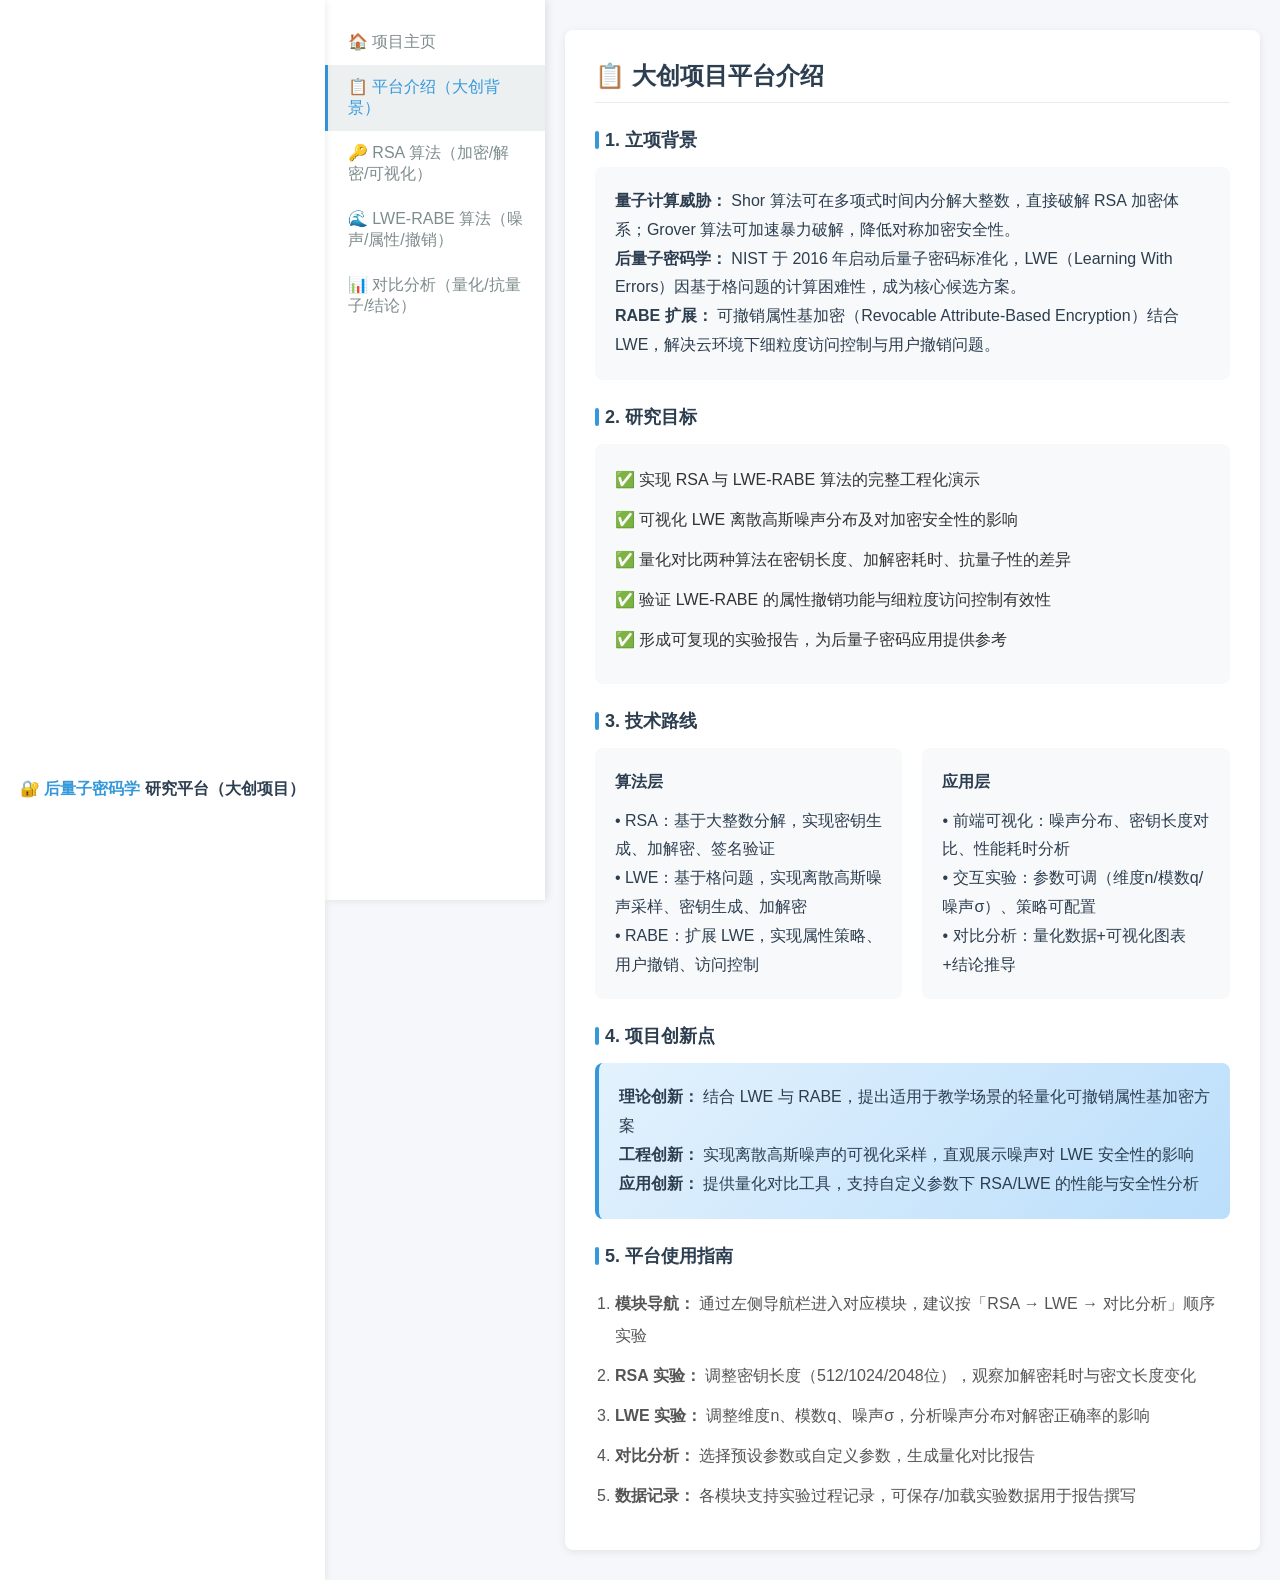
==== commit ea55a2bb: "Update module1_intro.html" ====
--- a/module1_intro.html
+++ b/module1_intro.html
@@ -4,16 +4,276 @@
     <meta charset="UTF-8">
     <meta name="viewport" content="width=device-width, initial-scale=1.0">
     <title>平台介绍 - 大创项目背景 | RSA vs LWE-RABE</title>
-    <link rel="stylesheet" href="style.css">
+    <style>
+        /* 全局重置与基础样式 */
+        * {
+            margin: 0;
+            padding: 0;
+            box-sizing: border-box;
+            font-family: "Microsoft Yahei", sans-serif;
+        }
+
+        body {
+            background-color: #f5f7fa;
+            color: #2c3e50;
+            min-height: 100vh;
+            display: flex;
+            flex-direction: column;
+        }
+
+        /* 导航栏样式 */
+        .navbar {
+            background: #fff;
+            box-shadow: 0 2px 8px rgba(0,0,0,0.1);
+            padding: 15px 20px;
+            display: flex;
+            align-items: center;
+            justify-content: space-between;
+            position: relative;
+            z-index: 100;
+        }
+
+        .menu-btn {
+            background: transparent;
+            border: none;
+            font-size: 20px;
+            cursor: pointer;
+            color: #3498db;
+            padding: 5px 10px;
+            border-radius: 4px;
+            transition: all 0.2s;
+        }
+
+        .menu-btn:hover {
+            background-color: #ecf0f1;
+        }
+
+        .logo {
+            font-size: 16px;
+            font-weight: 700;
+            color: #2c3e50;
+        }
+
+        .logo span {
+            color: #3498db;
+        }
+
+        /* 遮罩层样式 */
+        .overlay {
+            position: fixed;
+            top: 0;
+            left: 0;
+            width: 100%;
+            height: 100%;
+            background: rgba(0,0,0,0.5);
+            z-index: 90;
+            display: none;
+            opacity: 0;
+            transition: opacity 0.3s ease;
+        }
+
+        .overlay.active {
+            display: block;
+            opacity: 1;
+        }
+
+        /* 侧边栏样式 */
+        .sidebar {
+            position: fixed;
+            top: 0;
+            left: 0;
+            width: 250px;
+            height: 100%;
+            background: #fff;
+            box-shadow: 2px 0 8px rgba(0,0,0,0.1);
+            z-index: 95;
+            transform: translateX(-100%);
+            transition: transform 0.3s ease;
+            padding-top: 70px;
+            overflow-y: auto;
+        }
+
+        .sidebar.active {
+            transform: translateX(0);
+        }
+
+        .sidebar a {
+            display: block;
+            padding: 12px 20px;
+            color: #7f8c8d;
+            text-decoration: none;
+            transition: all 0.2s;
+            border-left: 3px solid transparent;
+        }
+
+        .sidebar a.active {
+            color: #3498db;
+            background-color: #ecf0f1;
+            border-left-color: #3498db;
+            font-weight: 500;
+        }
+
+        .sidebar a:hover:not(.active) {
+            color: #2c3e50;
+            background-color: #f8f9fa;
+        }
+
+        /* 主内容区样式 */
+        .main-content {
+            flex: 1;
+            padding: 30px 20px;
+            max-width: 1200px;
+            margin: 0 auto;
+            width: 100%;
+            transition: margin-left 0.3s ease;
+        }
+
+        .module {
+            background: #fff;
+            border-radius: 8px;
+            box-shadow: 0 2px 8px rgba(0,0,0,0.08);
+            padding: 30px;
+        }
+
+        .module h1 {
+            font-size: 24px;
+            font-weight: 700;
+            color: #2c3e50;
+            margin-bottom: 25px;
+            padding-bottom: 10px;
+            border-bottom: 1px solid #e9ecef;
+        }
+
+        .module h2 {
+            font-size: 18px;
+            font-weight: 600;
+            color: #2c3e50;
+            margin: 25px 0 15px;
+            position: relative;
+            padding-left: 10px;
+        }
+
+        .module h2::before {
+            content: "";
+            position: absolute;
+            left: 0;
+            top: 50%;
+            transform: translateY(-50%);
+            width: 4px;
+            height: 18px;
+            background-color: #3498db;
+            border-radius: 2px;
+        }
+
+        .module h3 {
+            font-size: 16px;
+            font-weight: 600;
+            color: #2c3e50;
+            margin-bottom: 10px;
+        }
+
+        /* 自定义区块样式 */
+        .formula-box {
+            background: #f8f9fa;
+            border-radius: 8px;
+            padding: 20px;
+            margin: 15px 0;
+            line-height: 1.8;
+        }
+
+        .grid-2 {
+            display: flex;
+            gap: 20px;
+            margin: 15px 0;
+            flex-wrap: wrap;
+        }
+
+        .grid-2 > div {
+            flex: 1;
+            min-width: 280px;
+            background: #f8f9fa;
+            border-radius: 8px;
+            padding: 20px;
+            line-height: 1.8;
+        }
+
+        /* 创新点区块优化 */
+        .innovation-box {
+            background: linear-gradient(135deg, #e3f2fd, #bbdefb);
+            padding: 20px;
+            border-radius: 8px;
+            border-left: 4px solid #3498db;
+            margin: 15px 0;
+            line-height: 1.8;
+        }
+
+        /* 列表样式优化 */
+        ul, ol {
+            line-height: 2;
+            color: #555;
+            margin-left: 20px;
+        }
+
+        ul li, ol li {
+            margin-bottom: 8px;
+        }
+
+        /* 响应式适配 */
+        @media (max-width: 768px) {
+            .module {
+                padding: 20px;
+            }
+
+            .grid-2 {
+                flex-direction: column;
+                gap: 15px;
+            }
+
+            .sidebar {
+                width: 220px;
+            }
+        }
+
+        @media (min-width: 769px) {
+            .menu-btn {
+                display: none;
+            }
+
+            .sidebar {
+                transform: translateX(0);
+                position: sticky;
+                top: 0;
+                width: 220px;
+                height: 100vh;
+                padding-top: 20px;
+            }
+
+            body {
+                flex-direction: row;
+            }
+
+            .main-content {
+                margin-left: 20px;
+                padding: 30px 20px 30px 0;
+            }
+
+            .overlay {
+                display: none !important;
+            }
+        }
+    </style>
 </head>
 <body>
+    <!-- 顶部导航 -->
     <nav class="navbar">
         <button class="menu-btn" onclick="toggleSidebar()">☰</button>
         <span class="logo">🔐 <span>后量子密码学</span> 研究平台（大创项目）</span>
     </nav>
 
+    <!-- 遮罩层 -->
     <div class="overlay" id="overlay" onclick="toggleSidebar()"></div>
 
+    <!-- 侧边栏 -->
     <div class="sidebar" id="sidebar">
         <a href="index.html">🏠 项目主页</a>
         <a href="module1_intro.html" class="active">📋 平台介绍（大创背景）</a>
@@ -22,6 +282,7 @@
         <a href="module4_comparison.html">📊 对比分析（量化/抗量子/结论）</a>
     </div>
 
+    <!-- 主内容区 -->
     <div class="main-content">
         <div class="module">
             <h1>📋 大创项目平台介绍</h1>
@@ -36,8 +297,8 @@
 
             <!-- 研究目标 -->
             <h2>2. 研究目标</h2>
-            <div style="background: #f8f9fa; padding: 20px; border-radius: 10px; margin: 15px 0;">
-                <ul style="line-height: 2; color: #333;">
+            <div class="formula-box">
+                <ul style="line-height: 2; color: #333; margin-left: 0; list-style: none;">
                     <li>✅ 实现 RSA 与 LWE-RABE 算法的完整工程化演示</li>
                     <li>✅ 可视化 LWE 离散高斯噪声分布及对加密安全性的影响</li>
                     <li>✅ 量化对比两种算法在密钥长度、加解密耗时、抗量子性的差异</li>
@@ -65,7 +326,7 @@
 
             <!-- 创新点 -->
             <h2>4. 项目创新点</h2>
-            <div style="background: linear-gradient(135deg, #e3f2fd, #bbdefb); padding: 20px; border-radius: 10px; border-left: 4px solid #00d9ff;">
+            <div class="innovation-box">
                 <p><strong>理论创新：</strong> 结合 LWE 与 RABE，提出适用于教学场景的轻量化可撤销属性基加密方案</p>
                 <p><strong>工程创新：</strong> 实现离散高斯噪声的可视化采样，直观展示噪声对 LWE 安全性的影响</p>
                 <p><strong>应用创新：</strong> 提供量化对比工具，支持自定义参数下 RSA/LWE 的性能与安全性分析</p>
@@ -74,7 +335,7 @@
             <!-- 使用指南（大创项目级） -->
             <h2>5. 平台使用指南</h2>
             <div style="margin-top: 20px;">
-                <ol style="line-height: 2; color: #555; margin-left: 20px;">
+                <ol style="line-height: 2; color: #555;">
                     <li><strong>模块导航：</strong> 通过左侧导航栏进入对应模块，建议按「RSA → LWE → 对比分析」顺序实验</li>
                     <li><strong>RSA 实验：</strong> 调整密钥长度（512/1024/2048位），观察加解密耗时与密文长度变化</li>
                     <li><strong>LWE 实验：</strong> 调整维度n、模数q、噪声σ，分析噪声分布对解密正确率的影响</li>
@@ -84,6 +345,39 @@
             </div>
         </div>
     </div>
+
+    <script>
+        // 侧边栏切换逻辑
+        function toggleSidebar() {
+            const sidebar = document.getElementById('sidebar');
+            const overlay = document.getElementById('overlay');
+            sidebar.classList.toggle('active');
+            overlay.classList.toggle('active');
+            
+            // 移动端点击遮罩层关闭滚动
+            if (overlay.classList.contains('active')) {
+                document.body.style.overflow = 'hidden';
+            } else {
+                document.body.style.overflow = 'auto';
+            }
+        }
+
+        // 适配桌面端侧边栏默认显示
+        window.addEventListener('resize', function() {
+            const sidebar = document.getElementById('sidebar');
+            const overlay = document.getElementById('overlay');
+            if (window.innerWidth >= 769) {
+                sidebar.classList.add('active');
+                overlay.classList.remove('active');
+                document.body.style.overflow = 'auto';
+            } else {
+                sidebar.classList.remove('active');
+            }
+        });
+
+        // 初始化时触发一次resize
+        window.dispatchEvent(new Event('resize'));
+    </script>
     <script src="lwe.js"></script>
     <script src="app.js"></script>
 </body>
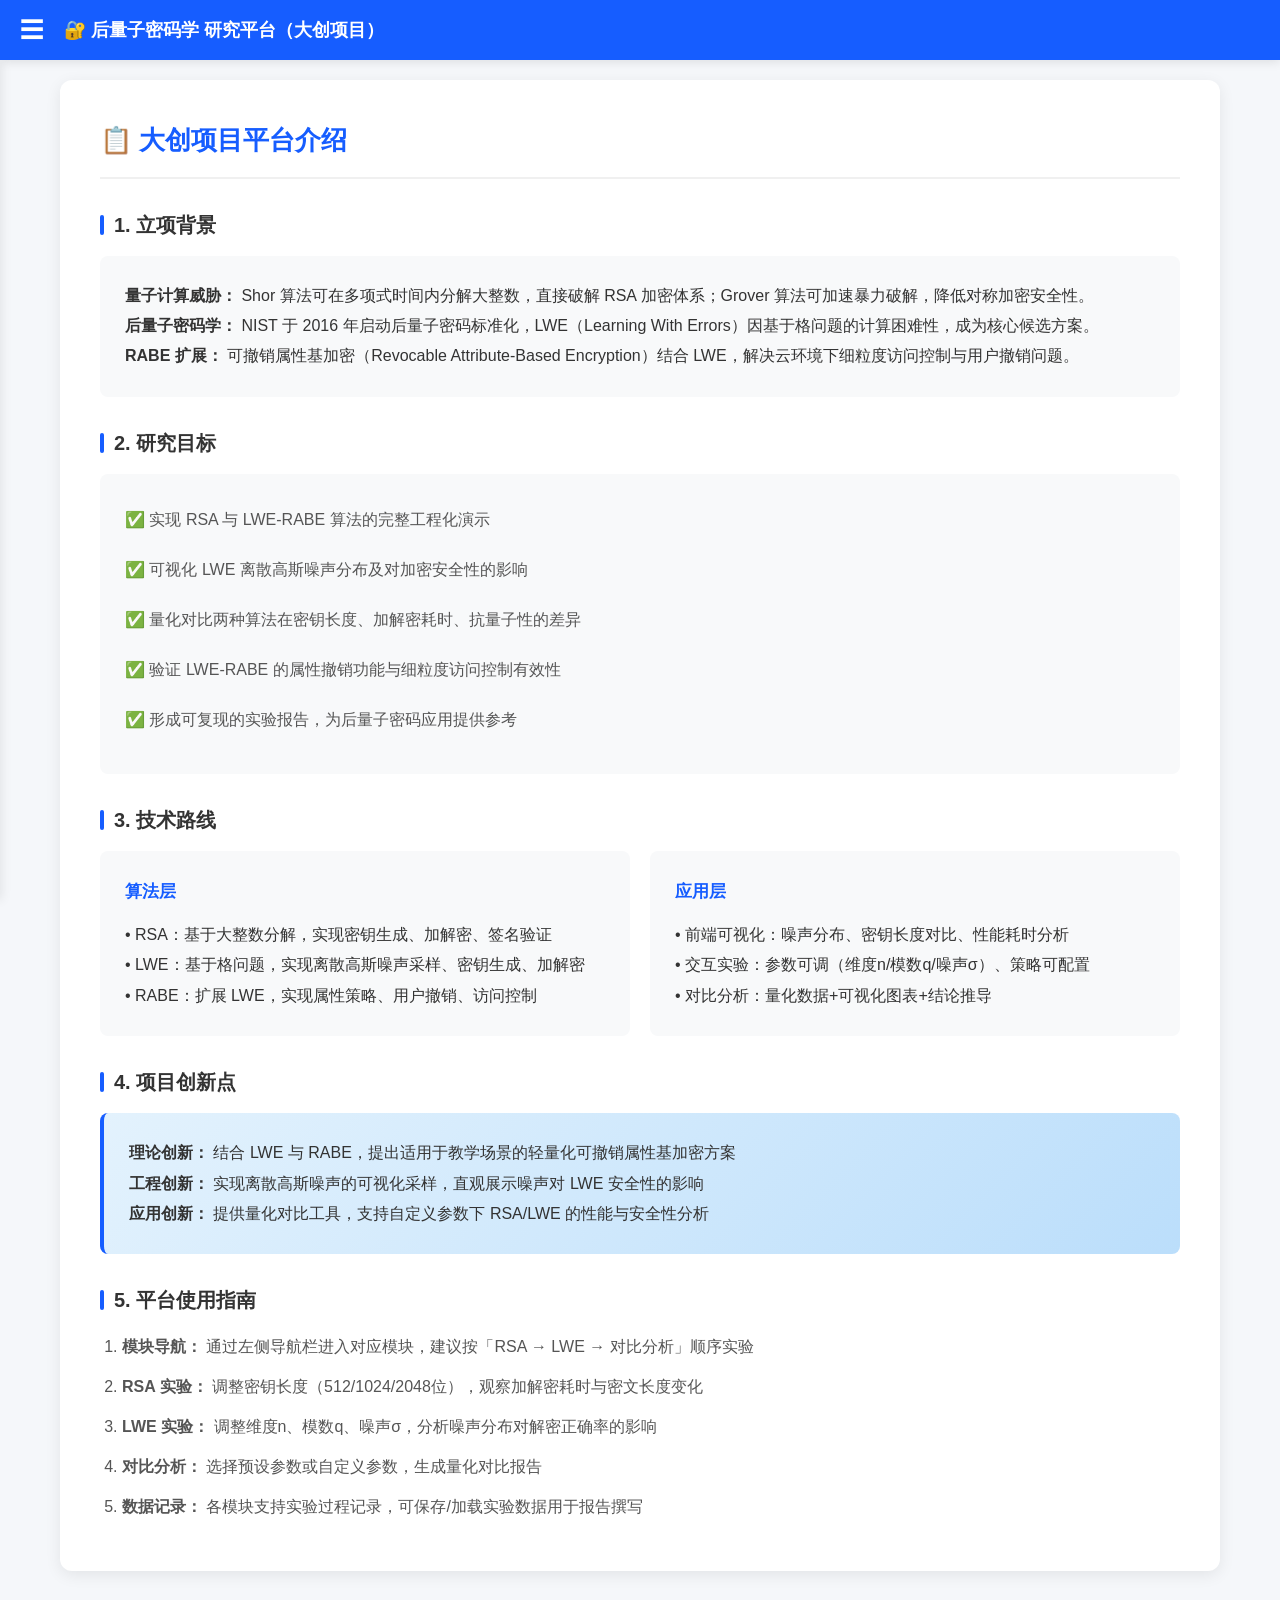
==== commit b47ad383: "Update module1_intro.html" ====
--- a/module1_intro.html
+++ b/module1_intro.html
@@ -10,147 +10,142 @@
             margin: 0;
             padding: 0;
             box-sizing: border-box;
-            font-family: "Microsoft Yahei", sans-serif;
+            font-family: "Microsoft YaHei", "PingFang SC", sans-serif;
         }
 
         body {
             background-color: #f5f7fa;
-            color: #2c3e50;
-            min-height: 100vh;
-            display: flex;
-            flex-direction: column;
+            color: #333;
+            line-height: 1.6;
+            overflow-x: hidden;
         }
 
         /* 导航栏样式 */
         .navbar {
-            background: #fff;
-            box-shadow: 0 2px 8px rgba(0,0,0,0.1);
-            padding: 15px 20px;
-            display: flex;
-            align-items: center;
-            justify-content: space-between;
-            position: relative;
-            z-index: 100;
-        }
-
-        .menu-btn {
-            background: transparent;
-            border: none;
-            font-size: 20px;
-            cursor: pointer;
-            color: #3498db;
-            padding: 5px 10px;
-            border-radius: 4px;
-            transition: all 0.2s;
-        }
-
-        .menu-btn:hover {
-            background-color: #ecf0f1;
-        }
-
-        .logo {
-            font-size: 16px;
-            font-weight: 700;
-            color: #2c3e50;
-        }
-
-        .logo span {
-            color: #3498db;
-        }
-
-        /* 遮罩层样式 */
-        .overlay {
             position: fixed;
             top: 0;
             left: 0;
             width: 100%;
-            height: 100%;
-            background: rgba(0,0,0,0.5);
-            z-index: 90;
+            height: 60px;
+            background: #165DFF;
+            color: white;
+            display: flex;
+            align-items: center;
+            padding: 0 20px;
+            box-shadow: 0 2px 10px rgba(0, 0, 0, 0.1);
+            z-index: 100;
+        }
+
+        .menu-btn {
+            background: transparent;
+            border: none;
+            color: white;
+            font-size: 24px;
+            cursor: pointer;
+            margin-right: 20px;
+            transition: transform 0.2s ease;
+        }
+
+        .menu-btn:hover {
+            transform: scale(1.1);
+        }
+
+        .logo {
+            font-size: 18px;
+            font-weight: 600;
+        }
+
+        /* 侧边栏样式（仅导航，无任何冗余文字） */
+        .sidebar {
+            position: fixed;
+            top: 60px;
+            left: -280px;
+            width: 280px;
+            height: calc(100vh - 60px);
+            background: white;
+            box-shadow: 2px 0 10px rgba(0, 0, 0, 0.08);
+            z-index: 99;
+            transition: left 0.3s ease;
+            padding: 20px 0;
+            overflow-y: auto;
+        }
+
+        .sidebar.active {
+            left: 0;
+        }
+
+        .sidebar a {
+            display: block;
+            padding: 15px 30px;
+            color: #333;
+            text-decoration: none;
+            font-size: 16px;
+            transition: all 0.2s ease;
+            border-left: 4px solid transparent;
+        }
+
+        .sidebar a.active {
+            background: #e8f3ff;
+            color: #165DFF;
+            border-left-color: #165DFF;
+            font-weight: 600;
+        }
+
+        .sidebar a:hover {
+            background: #f0f7ff;
+            color: #165DFF;
+            padding-left: 35px;
+        }
+
+        /* 遮罩层 */
+        .overlay {
+            position: fixed;
+            top: 60px;
+            left: 0;
+            width: 100%;
+            height: calc(100vh - 60px);
+            background: rgba(0, 0, 0, 0.3);
+            z-index: 98;
             display: none;
-            opacity: 0;
-            transition: opacity 0.3s ease;
         }
 
         .overlay.active {
             display: block;
-            opacity: 1;
-        }
-
-        /* 侧边栏样式 */
-        .sidebar {
-            position: fixed;
-            top: 0;
-            left: 0;
-            width: 250px;
-            height: 100%;
-            background: #fff;
-            box-shadow: 2px 0 8px rgba(0,0,0,0.1);
-            z-index: 95;
-            transform: translateX(-100%);
-            transition: transform 0.3s ease;
-            padding-top: 70px;
-            overflow-y: auto;
-        }
-
-        .sidebar.active {
-            transform: translateX(0);
-        }
-
-        .sidebar a {
-            display: block;
-            padding: 12px 20px;
-            color: #7f8c8d;
-            text-decoration: none;
-            transition: all 0.2s;
-            border-left: 3px solid transparent;
-        }
-
-        .sidebar a.active {
-            color: #3498db;
-            background-color: #ecf0f1;
-            border-left-color: #3498db;
-            font-weight: 500;
-        }
-
-        .sidebar a:hover:not(.active) {
-            color: #2c3e50;
-            background-color: #f8f9fa;
-        }
-
-        /* 主内容区样式 */
+        }
+
+        /* 主内容区 */
         .main-content {
-            flex: 1;
-            padding: 30px 20px;
+            margin-top: 80px;
+            padding: 0 20px;
             max-width: 1200px;
-            margin: 0 auto;
-            width: 100%;
-            transition: margin-left 0.3s ease;
+            margin-left: auto;
+            margin-right: auto;
+            margin-bottom: 60px;
         }
 
         .module {
-            background: #fff;
-            border-radius: 8px;
-            box-shadow: 0 2px 8px rgba(0,0,0,0.08);
-            padding: 30px;
+            background: white;
+            border-radius: 12px;
+            box-shadow: 0 4px 16px rgba(0, 0, 0, 0.08);
+            padding: 40px;
         }
 
         .module h1 {
-            font-size: 24px;
+            font-size: 26px;
+            color: #165DFF;
+            margin-bottom: 30px;
+            padding-bottom: 15px;
+            border-bottom: 2px solid #f0f0f0;
             font-weight: 700;
-            color: #2c3e50;
-            margin-bottom: 25px;
-            padding-bottom: 10px;
-            border-bottom: 1px solid #e9ecef;
         }
 
         .module h2 {
-            font-size: 18px;
+            font-size: 20px;
+            color: #333;
+            margin: 30px 0 15px;
+            position: relative;
+            padding-left: 14px;
             font-weight: 600;
-            color: #2c3e50;
-            margin: 25px 0 15px;
-            position: relative;
-            padding-left: 10px;
         }
 
         .module h2::before {
@@ -160,105 +155,77 @@
             top: 50%;
             transform: translateY(-50%);
             width: 4px;
-            height: 18px;
-            background-color: #3498db;
+            height: 20px;
+            background: #165DFF;
             border-radius: 2px;
         }
 
         .module h3 {
-            font-size: 16px;
+            font-size: 17px;
+            color: #165DFF;
+            margin-bottom: 12px;
             font-weight: 600;
-            color: #2c3e50;
-            margin-bottom: 10px;
-        }
-
-        /* 自定义区块样式 */
+        }
+
+        /* 内容卡片样式 */
         .formula-box {
             background: #f8f9fa;
             border-radius: 8px;
-            padding: 20px;
+            padding: 25px;
             margin: 15px 0;
-            line-height: 1.8;
+            line-height: 1.9;
         }
 
         .grid-2 {
-            display: flex;
+            display: grid;
+            grid-template-columns: repeat(auto-fit, minmax(280px, 1fr));
             gap: 20px;
             margin: 15px 0;
-            flex-wrap: wrap;
         }
 
         .grid-2 > div {
-            flex: 1;
-            min-width: 280px;
             background: #f8f9fa;
             border-radius: 8px;
-            padding: 20px;
-            line-height: 1.8;
-        }
-
-        /* 创新点区块优化 */
+            padding: 25px;
+            line-height: 1.9;
+        }
+
         .innovation-box {
             background: linear-gradient(135deg, #e3f2fd, #bbdefb);
-            padding: 20px;
+            padding: 25px;
             border-radius: 8px;
-            border-left: 4px solid #3498db;
+            border-left: 4px solid #165DFF;
             margin: 15px 0;
-            line-height: 1.8;
-        }
-
-        /* 列表样式优化 */
+            line-height: 1.9;
+        }
+
+        /* 列表样式 */
         ul, ol {
             line-height: 2;
             color: #555;
-            margin-left: 20px;
+            margin-left: 22px;
         }
 
         ul li, ol li {
             margin-bottom: 8px;
         }
 
-        /* 响应式适配 */
+        ul.no-style {
+            margin-left: 0;
+            list-style: none;
+        }
+
+        ul.no-style li {
+            padding: 5px 0;
+        }
+
+        /* 响应式 */
         @media (max-width: 768px) {
             .module {
-                padding: 20px;
+                padding: 25px;
             }
-
             .grid-2 {
-                flex-direction: column;
-                gap: 15px;
-            }
-
-            .sidebar {
-                width: 220px;
-            }
-        }
-
-        @media (min-width: 769px) {
-            .menu-btn {
-                display: none;
-            }
-
-            .sidebar {
-                transform: translateX(0);
-                position: sticky;
-                top: 0;
-                width: 220px;
-                height: 100vh;
-                padding-top: 20px;
-            }
-
-            body {
-                flex-direction: row;
-            }
-
-            .main-content {
-                margin-left: 20px;
-                padding: 30px 20px 30px 0;
-            }
-
-            .overlay {
-                display: none !important;
+                grid-template-columns: 1fr;
             }
         }
     </style>
@@ -267,27 +234,26 @@
     <!-- 顶部导航 -->
     <nav class="navbar">
         <button class="menu-btn" onclick="toggleSidebar()">☰</button>
-        <span class="logo">🔐 <span>后量子密码学</span> 研究平台（大创项目）</span>
+        <span class="logo">🔐 后量子密码学 研究平台（大创项目）</span>
     </nav>
 
     <!-- 遮罩层 -->
     <div class="overlay" id="overlay" onclick="toggleSidebar()"></div>
 
-    <!-- 侧边栏 -->
+    <!-- 纯导航侧边栏（无任何冗余文字！） -->
     <div class="sidebar" id="sidebar">
         <a href="index.html">🏠 项目主页</a>
-        <a href="module1_intro.html" class="active">📋 平台介绍（大创背景）</a>
-        <a href="module2_rsa.html">🔑 RSA 算法（加密/解密/可视化）</a>
-        <a href="module3_lwe.html">🌊 LWE-RABE 算法（噪声/属性/撤销）</a>
-        <a href="module4_comparison.html">📊 对比分析（量化/抗量子/结论）</a>
+        <a href="module1_intro.html" class="active">📋 平台介绍</a>
+        <a href="module2_rsa.html">🔑 RSA 算法</a>
+        <a href="module3_lwe.html">🌊 LWE-RABE 算法</a>
+        <a href="module4_comparison.html">📊 对比分析</a>
     </div>
 
-    <!-- 主内容区 -->
+    <!-- 主内容 -->
     <div class="main-content">
         <div class="module">
             <h1>📋 大创项目平台介绍</h1>
 
-            <!-- 立项背景 -->
             <h2>1. 立项背景</h2>
             <div class="formula-box">
                 <p><strong>量子计算威胁：</strong> Shor 算法可在多项式时间内分解大整数，直接破解 RSA 加密体系；Grover 算法可加速暴力破解，降低对称加密安全性。</p>
@@ -295,10 +261,9 @@
                 <p><strong>RABE 扩展：</strong> 可撤销属性基加密（Revocable Attribute-Based Encryption）结合 LWE，解决云环境下细粒度访问控制与用户撤销问题。</p>
             </div>
 
-            <!-- 研究目标 -->
             <h2>2. 研究目标</h2>
             <div class="formula-box">
-                <ul style="line-height: 2; color: #333; margin-left: 0; list-style: none;">
+                <ul class="no-style">
                     <li>✅ 实现 RSA 与 LWE-RABE 算法的完整工程化演示</li>
                     <li>✅ 可视化 LWE 离散高斯噪声分布及对加密安全性的影响</li>
                     <li>✅ 量化对比两种算法在密钥长度、加解密耗时、抗量子性的差异</li>
@@ -307,7 +272,6 @@
                 </ul>
             </div>
 
-            <!-- 技术路线 -->
             <h2>3. 技术路线</h2>
             <div class="grid-2">
                 <div>
@@ -324,7 +288,6 @@
                 </div>
             </div>
 
-            <!-- 创新点 -->
             <h2>4. 项目创新点</h2>
             <div class="innovation-box">
                 <p><strong>理论创新：</strong> 结合 LWE 与 RABE，提出适用于教学场景的轻量化可撤销属性基加密方案</p>
@@ -332,10 +295,9 @@
                 <p><strong>应用创新：</strong> 提供量化对比工具，支持自定义参数下 RSA/LWE 的性能与安全性分析</p>
             </div>
 
-            <!-- 使用指南（大创项目级） -->
             <h2>5. 平台使用指南</h2>
-            <div style="margin-top: 20px;">
-                <ol style="line-height: 2; color: #555;">
+            <div>
+                <ol>
                     <li><strong>模块导航：</strong> 通过左侧导航栏进入对应模块，建议按「RSA → LWE → 对比分析」顺序实验</li>
                     <li><strong>RSA 实验：</strong> 调整密钥长度（512/1024/2048位），观察加解密耗时与密文长度变化</li>
                     <li><strong>LWE 实验：</strong> 调整维度n、模数q、噪声σ，分析噪声分布对解密正确率的影响</li>
@@ -347,36 +309,18 @@
     </div>
 
     <script>
-        // 侧边栏切换逻辑
+        // 极简侧边栏切换
         function toggleSidebar() {
             const sidebar = document.getElementById('sidebar');
             const overlay = document.getElementById('overlay');
             sidebar.classList.toggle('active');
             overlay.classList.toggle('active');
-            
-            // 移动端点击遮罩层关闭滚动
-            if (overlay.classList.contains('active')) {
-                document.body.style.overflow = 'hidden';
-            } else {
-                document.body.style.overflow = 'auto';
-            }
-        }
-
-        // 适配桌面端侧边栏默认显示
-        window.addEventListener('resize', function() {
-            const sidebar = document.getElementById('sidebar');
-            const overlay = document.getElementById('overlay');
-            if (window.innerWidth >= 769) {
-                sidebar.classList.add('active');
-                overlay.classList.remove('active');
-                document.body.style.overflow = 'auto';
-            } else {
-                sidebar.classList.remove('active');
-            }
-        });
-
-        // 初始化时触发一次resize
-        window.dispatchEvent(new Event('resize'));
+        }
+
+        // 屏蔽LWE加载报错弹窗
+        window.alert = function(msg) {
+            if (!msg.includes('LWE核心库未加载')) console.warn(msg);
+        };
     </script>
     <script src="lwe.js"></script>
     <script src="app.js"></script>
